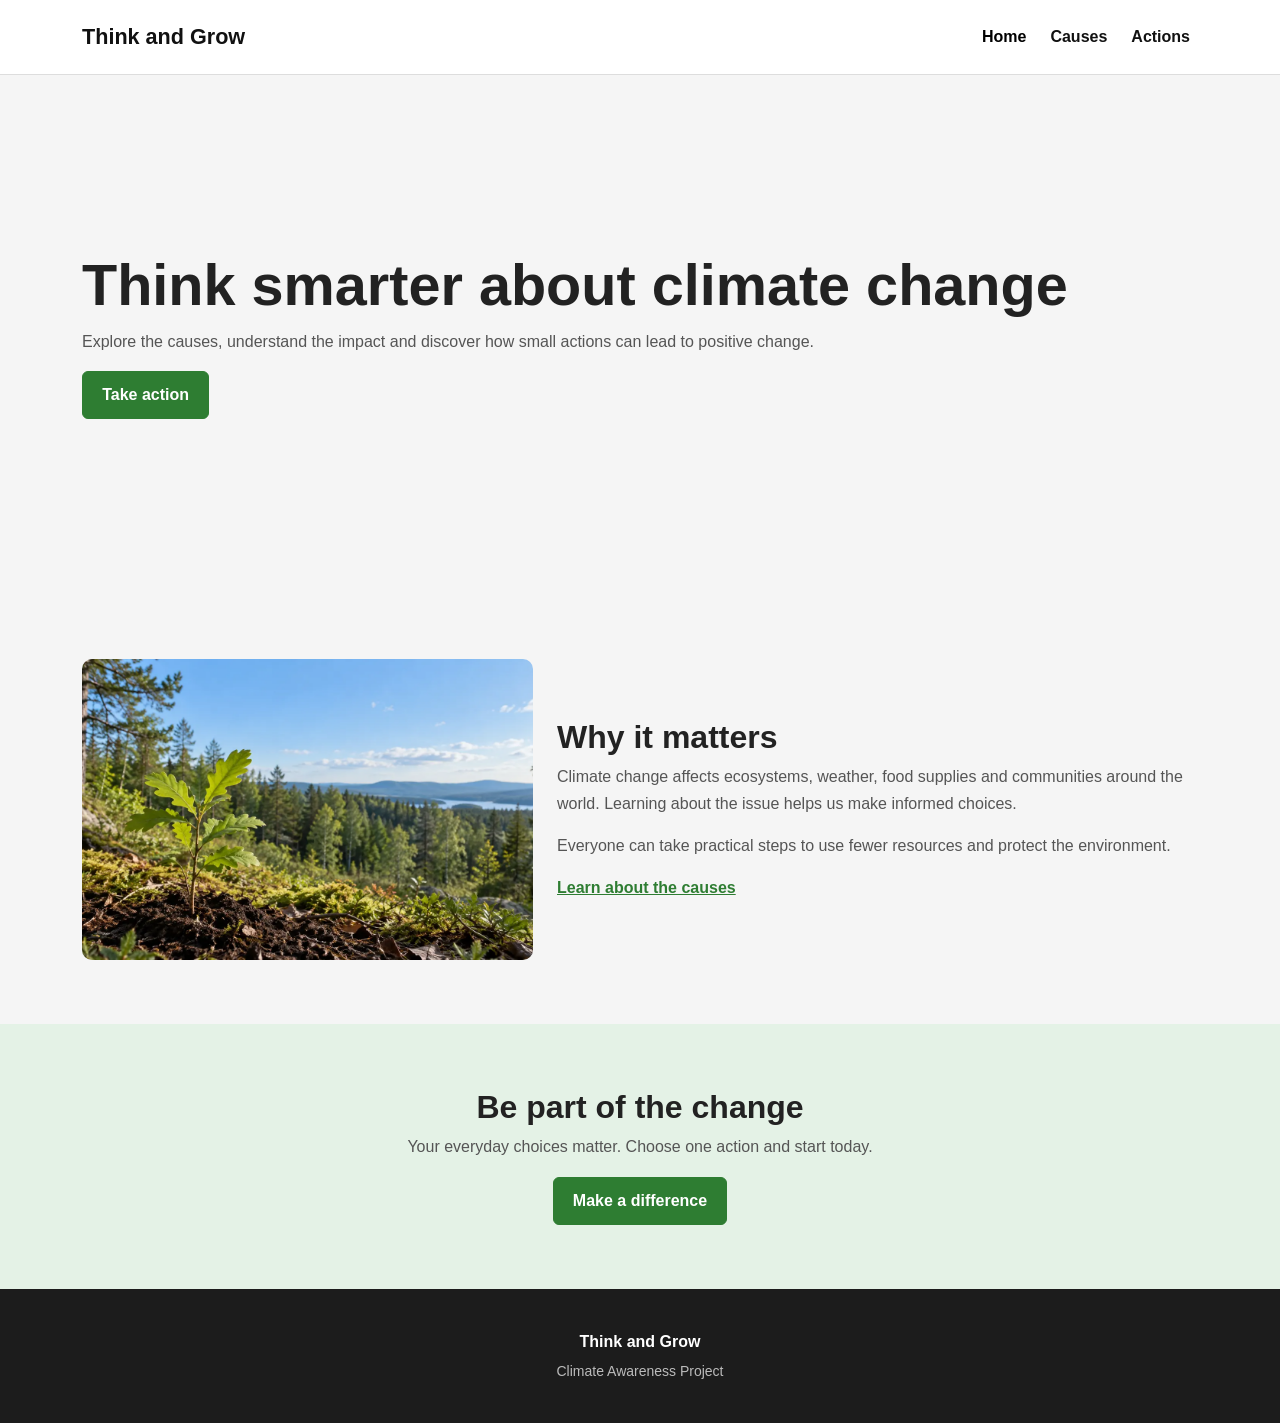
==== Think and Grow website/Think and Grow website/index.html @ 31d8fbc4 "Add files via upload" ====
<!doctype html>
<html lang="en">
<head>
  <meta charset="utf-8">
  <meta name="viewport" content="width=device-width, initial-scale=1">
  <title>Think and Grow</title>
  <meta name="description" content="Think and Grow explains the causes of climate change and simple actions people can take to help the planet.">
  <meta name="keywords" content="climate change, environment, sustainability, climate action, Think and Grow">
  <meta name="author" content="Think and Grow">
  <link rel="preconnect" href="https://cdn.jsdelivr.net">
  <link href="https://cdn.jsdelivr.net/npm/bootstrap@5.3.8/dist/css/bootstrap.min.css" rel="stylesheet" integrity="sha384-sRIl4kxILFvY47J16cr9ZwB07vP4J8+LH7qKQnuqkuIAvNWLzeN8tE5YBujZqJLB" crossorigin="anonymous">
  <link rel="stylesheet" href="css/style.css">
</head>
<body>
  <nav class="navbar navbar-expand-lg" data-bs-theme="light">
    <div class="container">
      <a class="navbar-brand" href="index.html">Think and Grow</a>
      <button class="navbar-toggler" type="button" data-bs-toggle="collapse" data-bs-target="#navMenu" aria-controls="navMenu" aria-expanded="false" aria-label="Open navigation">
        <span class="navbar-toggler-icon"></span>
      </button>
      <div class="collapse navbar-collapse" id="navMenu">
        <ul class="navbar-nav ms-auto">
          <li class="nav-item"><a class="nav-link active" aria-current="page" href="index.html">Home</a></li>
          <li class="nav-item"><a class="nav-link" href="pages/causes.html">Causes</a></li>
          <li class="nav-item"><a class="nav-link" href="pages/actions.html">Actions</a></li>
        </ul>
      </div>
    </div>
  </nav>

  <main>
    <section class="hero d-flex align-items-center">
      <div class="container">
        <div class="hero-card">
          <h1>Think smarter about climate change</h1>
          <p>Explore the causes, understand the impact and discover how small actions can lead to positive change.</p>
          <a href="pages/actions.html" class="btn btn-success">Take action</a>
        </div>
      </div>
    </section>

    <section class="container page-section">
      <div class="row align-items-center g-4">
        <div class="col-md-5">
          <img src="assets/climate-hero.webp" class="img-fluid content-image" width="900" height="600" loading="lazy" alt="Young green plant growing in a healthy natural environment">
        </div>
        <div class="col-md-7">
          <h2>Why it matters</h2>
          <p>Climate change affects ecosystems, weather, food supplies and communities around the world. Learning about the issue helps us make informed choices.</p>
          <p>Everyone can take practical steps to use fewer resources and protect the environment.</p>
          <a href="pages/causes.html" class="text-link">Learn about the causes</a>
        </div>
      </div>
    </section>

    <section class="callout text-center">
      <div class="container">
        <h2>Be part of the change</h2>
        <p>Your everyday choices matter. Choose one action and start today.</p>
        <a href="pages/actions.html#pledge" class="btn btn-success">Make a difference</a>
      </div>
    </section>
  </main>

  <footer class="site-footer text-center">
    <div class="container"><p class="mb-1">Think and Grow</p><p class="small mb-0">Climate Awareness Project</p></div>
  </footer>
  <script src="https://cdn.jsdelivr.net/npm/bootstrap@5.3.8/dist/js/bootstrap.bundle.min.js" integrity="sha384-FKyoEForCGlyvwx9Hj09JcYn3nv7wiPVlz7YYwJrWVcXK/BmnVDxM+D2scQbITxI" crossorigin="anonymous"></script>
  <script src="js/script.js"></script>
</body>
</html>
---- Think and Grow website/Think and Grow website/css/style.css ----
:root {
  --main-colour: #f5f5f5;
  --primary-colour: #2e7d32;
  --primary-hover: #1f6423;
  --accent-colour: #31aa64;
  --text-dark: #222;
  --text-light: #555;
  --white: #fff;
  --border-light: #ddd;
  --footer-bg: #1c1c1c;
  --footer-text: #bbb;
  --callout-bg: #e4f2e6;
  --radius: 10px;
}

* {
  box-sizing: border-box;
}

body {
  background: var(--main-colour);
  color: var(--text-dark);
  font-family: Arial, Helvetica, sans-serif;
  font-size: 1rem;
  line-height: 1.65;
}

h1, 
h2 {
  font-weight: 700;
  line-height: 1.2;
}

h1 {
  font-size: clamp(2rem, 5vw, 3.6rem);
}

h2 {
  font-size: clamp(1.35rem, 3vw, 2rem);
}

p {
  color: var(--text-light);
}

.navbar {
  background: var(--white);
  border-bottom: 1px solid var(--border-light);
  padding: .9rem 0;
}

.navbar-brand {
  color: #111;
  font-size: 1.35rem;
  font-weight: 700;
}

.nav-link {
  color: #111;
  font-weight: 600;
  margin-left: .5rem;
}

.nav-link:hover, 
.nav-link:focus, 
.nav-link.active {
  color: var(--primary-colour);
}

.navbar-toggler:focus {
  box-shadow: 0 0 0 .2rem rgba(46, 125, 50, .25);
}

.hero {
  position: relative;
  min-height: 520px;
  overflow: hidden;
}

#heroCarousel {
  height: 520px;
}

#heroCarousel .carousel-inner,
#heroCarousel .carousel-item {
  height: 520px;
}

#heroCarousel img {
  width: 100%;
  height: 520px;
  object-fit: cover;
}

.hero-overlay {
  position: absolute;
  inset: 0;

  display: flex;
  align-items: center;

  z-index: 2;

  background:
    linear-gradient(
      90deg,
      rgba(15, 40, 18, .82),
      rgba(15, 40, 18, .2)
    );
}

.carousel-control-prev,
.carousel-control-next {
  z-index: 5;
}

.carousel-item img {
  transition: transform 8s ease;
}

.carousel-item.active img {
  transform: scale(1.05);
}

.eyebrow {
  color: var(--primary-colour);
  font-size: .85rem;
  font-weight: 700;
  letter-spacing: .1em;
  margin-bottom: .5rem;
  text-transform: uppercase;
}

.text-link {
  color: var(--primary-colour);
  font-weight: 700;
}

.btn-success {
  background: var(--primary-colour);
  border-color: var(--primary-colour);
  font-weight: 700;
  padding: .7rem 1.2rem;
}

.btn-success:hover, 
.btn-success:focus {
  background: var(--primary-hover);
  border-color: var(--primary-hover);
}

.page-section {
  padding-bottom: 4rem;
  padding-top: 4rem;
}

.page-heading {
  margin: 0 auto 3rem;
  max-width: 720px;
}

.plain-card {
  background: var(--white);
  border: 1px solid var(--border-light);
  border-radius: var(--radius);
  height: 100%;
  padding: 1.5rem;
}

.plain-card h2 {
  font-size: 1.25rem;
}

.content-image, 
.media-frame, 
.map-frame {
  border-radius: var(--radius);
  overflow: hidden;
}

.content-image {
  aspect-ratio: 3 / 2;
  object-fit: cover;
}

.map-frame {
  height: 360px;
}

.form-panel {
  background: var(--white);
  border: 1px solid var(--border-light);
  border-radius: var(--radius);
  max-width: 680px;
  padding: clamp(1.25rem, 4vw, 2.5rem);
  scroll-margin-top: 1rem;
}

.form-control:focus, 
.form-select:focus, 
.form-check-input:focus {
  border-color: var(--accent-colour);
  box-shadow: 0 0 0 .2rem rgba(49, 170, 100, .2);
}

.callout {
  background: var(--callout-bg);
  padding: 4rem 0;
}

.site-footer {
  background: var(--footer-bg);
  color: var(--footer-text);
  padding: 2.5rem 0;
}

.site-footer p:first-child {
  color: var(--white);
  font-weight: 700;
}

.site-footer p:last-child {
  color: var(--footer-text);
}

@media (max-width: 767.98px) {
  .hero {
    min-height: 440px;
  }
  
  #heroCarousel {
    height: 440px;
  }
  
  .hero-card {
    margin: 0 auto;
  }
  
  .nav-link {
    margin-left: 0;
    padding: .7rem 0;
  }
  
  .map-frame {
    height: 280px;
  }
  
  .page-section {
    padding-bottom: 3rem;
    padding-top: 3rem;
  }
}
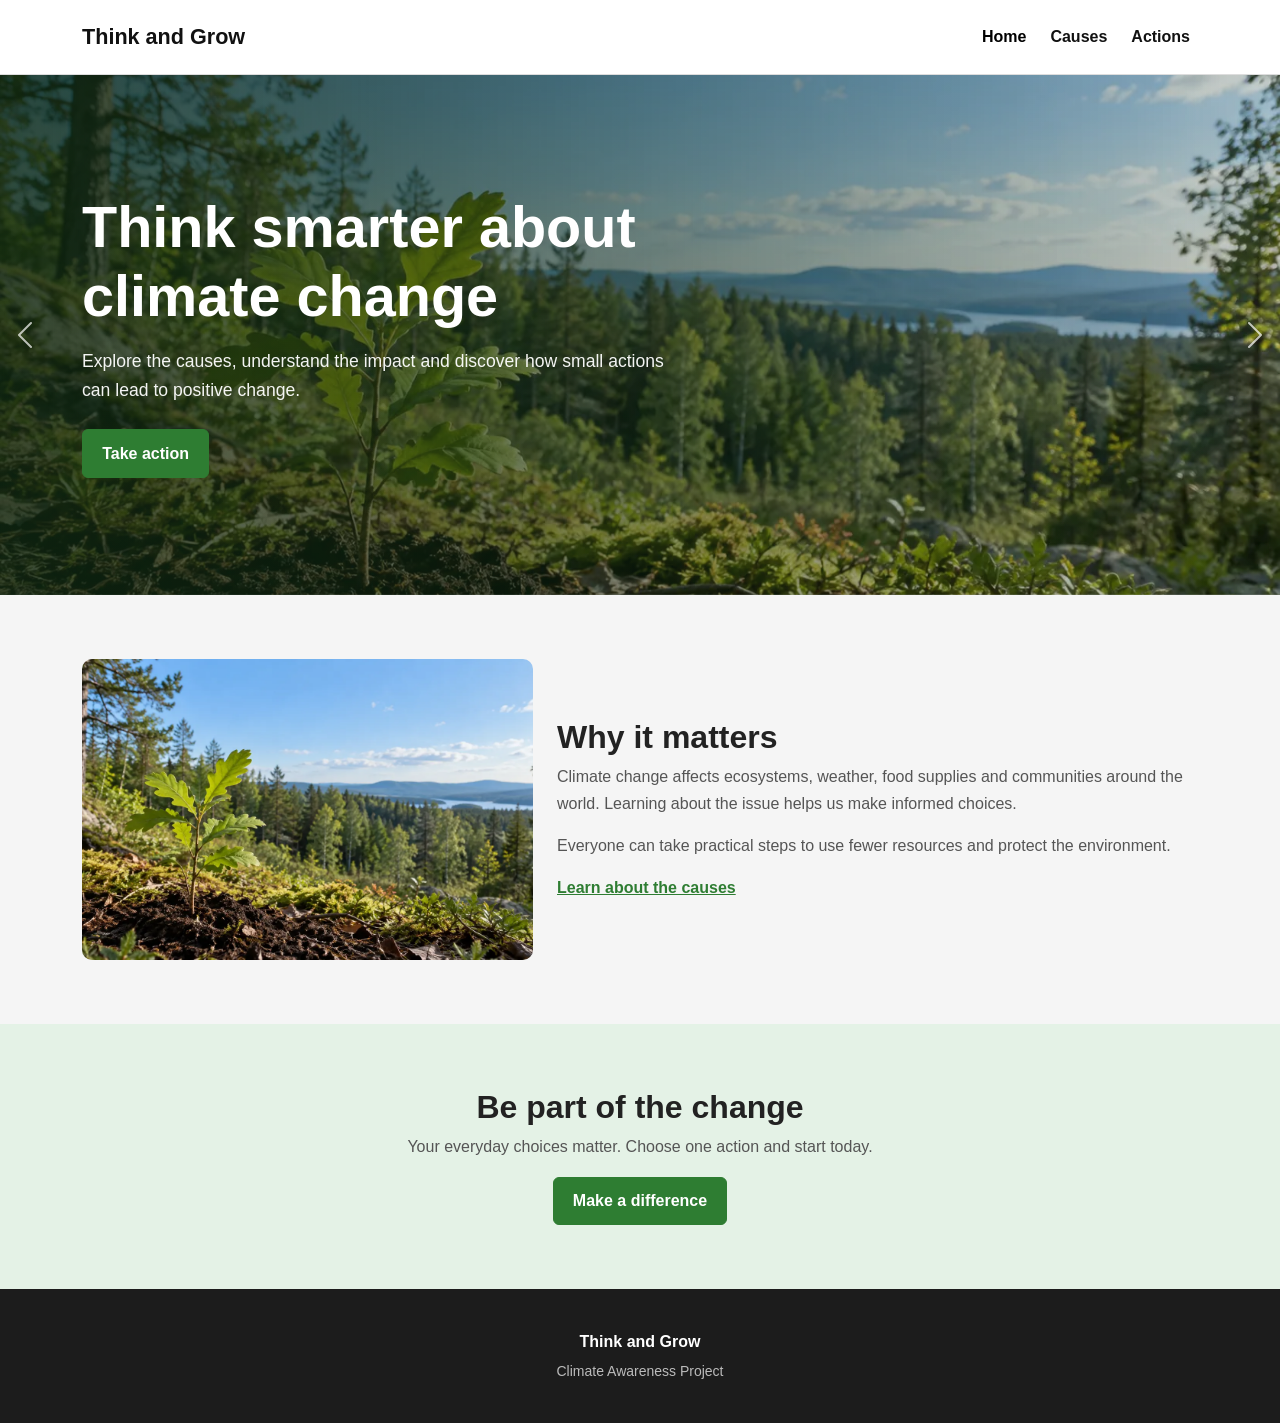
==== commit f037e3ca: "Fix hero section with working image carousel and fade transitions" ====
--- a/Think and Grow website/Think and Grow website/index.html
+++ b/Think and Grow website/Think and Grow website/index.html
@@ -29,12 +29,36 @@
   </nav>
 
   <main>
-    <section class="hero d-flex align-items-center">
-      <div class="container">
-        <div class="hero-card">
-          <h1>Think smarter about climate change</h1>
-          <p>Explore the causes, understand the impact and discover how small actions can lead to positive change.</p>
-          <a href="pages/actions.html" class="btn btn-success">Take action</a>
+    <section class="hero">
+      <div id="heroCarousel" class="carousel slide carousel-fade" data-bs-ride="carousel">
+        <div class="carousel-inner">
+          <div class="carousel-item active">
+            <img src="assets/climate-hero.webp" class="d-block w-100" alt="Young green plant growing in a healthy natural environment">
+          </div>
+          <div class="carousel-item">
+            <img src="assets/climate2.png" class="d-block w-100" alt="Climate change illustration">
+          </div>
+          <div class="carousel-item">
+            <img src="assets/nature.jpg" class="d-block w-100" alt="Beautiful nature landscape">
+          </div>
+          <div class="carousel-item">
+            <img src="assets/nature2.jpg" class="d-block w-100" alt="Natural environment">
+          </div>
+        </div>
+        <button class="carousel-control-prev" type="button" data-bs-target="#heroCarousel" data-bs-slide="prev" aria-label="Previous slide">
+          <span class="carousel-control-prev-icon" aria-hidden="true"></span>
+        </button>
+        <button class="carousel-control-next" type="button" data-bs-target="#heroCarousel" data-bs-slide="next" aria-label="Next slide">
+          <span class="carousel-control-next-icon" aria-hidden="true"></span>
+        </button>
+      </div>
+      <div class="hero-overlay">
+        <div class="container">
+          <div class="hero-card">
+            <h1>Think smarter about climate change</h1>
+            <p>Explore the causes, understand the impact and discover how small actions can lead to positive change.</p>
+            <a href="pages/actions.html" class="btn btn-success">Take action</a>
+          </div>
         </div>
       </div>
     </section>
--- a/Think and Grow website/Think and Grow website/css/style.css
+++ b/Think and Grow website/Think and Grow website/css/style.css
@@ -92,6 +92,16 @@
   object-fit: cover;
 }
 
+/* Fade transition for carousel */
+.carousel-fade .carousel-item {
+  opacity: 0;
+  transition: opacity .6s ease-in-out;
+}
+
+.carousel-fade .carousel-item.active {
+  opacity: 1;
+}
+
 .hero-overlay {
   position: absolute;
   inset: 0;
@@ -109,17 +119,33 @@
     );
 }
 
+.hero-card {
+  color: var(--white);
+  max-width: 600px;
+}
+
+.hero-card h1 {
+  color: var(--white);
+  margin-bottom: 1rem;
+}
+
+.hero-card p {
+  color: rgba(255, 255, 255, 0.95);
+  font-size: 1.1rem;
+  margin-bottom: 1.5rem;
+}
+
 .carousel-control-prev,
 .carousel-control-next {
   z-index: 5;
-}
-
-.carousel-item img {
-  transition: transform 8s ease;
-}
-
-.carousel-item.active img {
-  transform: scale(1.05);
+  width: 50px;
+  opacity: 0.7;
+  transition: opacity .3s ease;
+}
+
+.carousel-control-prev:hover,
+.carousel-control-next:hover {
+  opacity: 1;
 }
 
 .eyebrow {
@@ -231,6 +257,10 @@
   #heroCarousel {
     height: 440px;
   }
+
+  #heroCarousel img {
+    height: 440px;
+  }
   
   .hero-card {
     margin: 0 auto;
@@ -249,4 +279,4 @@
     padding-bottom: 3rem;
     padding-top: 3rem;
   }
-}+}
